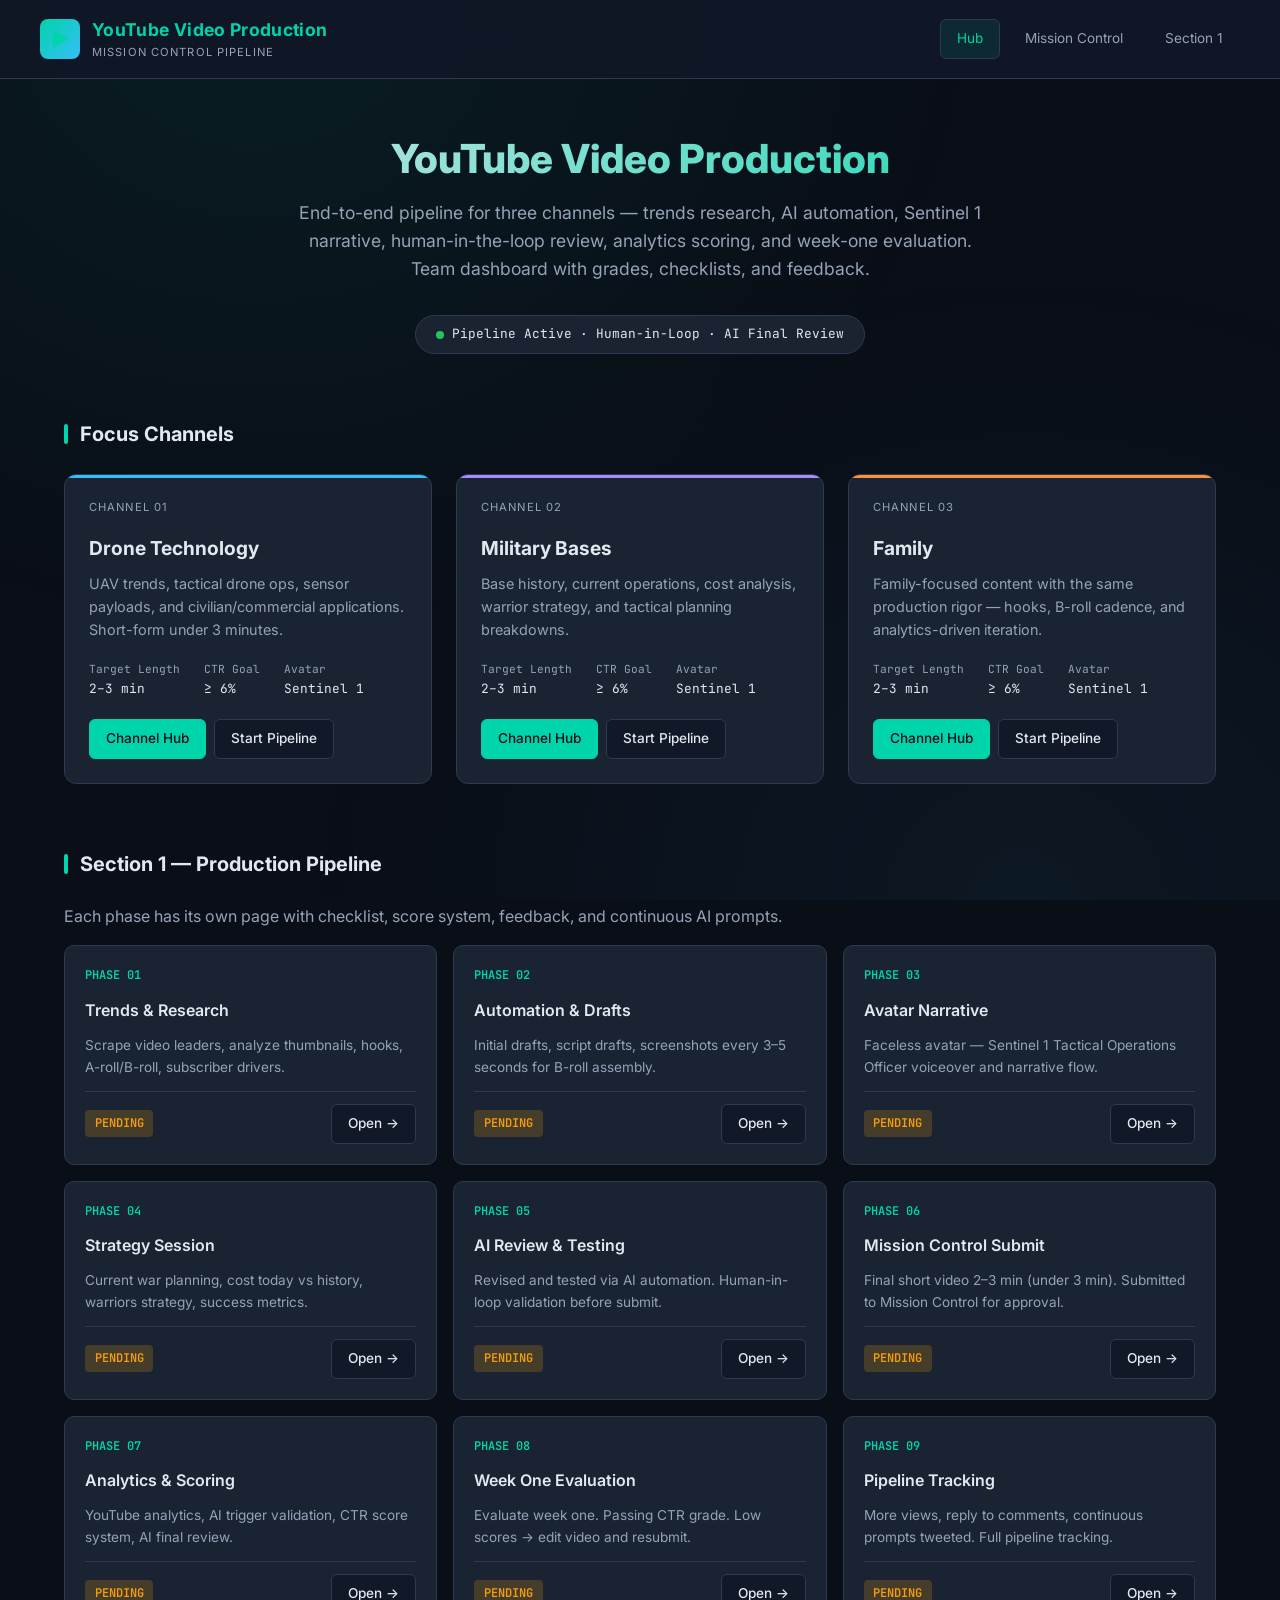
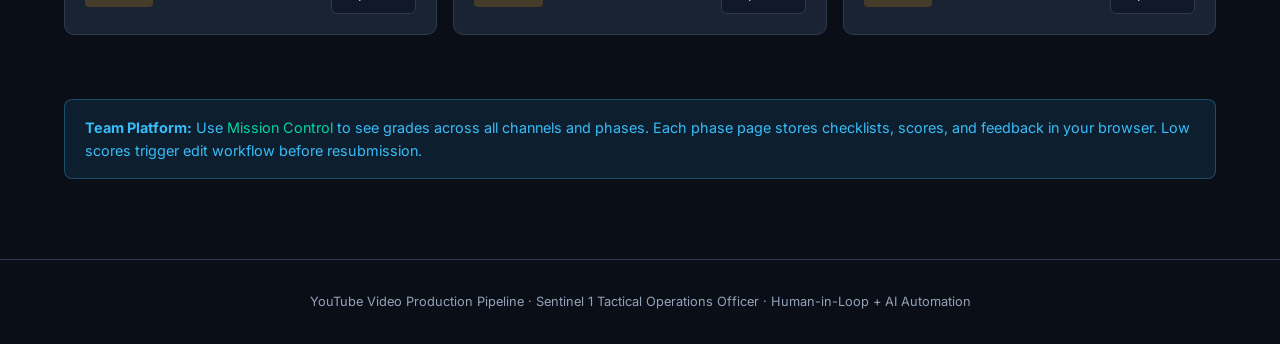
==== index.html @ 5d37a10f "Add YouTube Video Production pipeline hub and Mission Control platform Build a static web platform f" ====
<!DOCTYPE html>
<html lang="en">
<head>
  <meta charset="UTF-8">
  <meta name="viewport" content="width=device-width, initial-scale=1.0">
  <title>YouTube Video Production — Pipeline Hub</title>
  <link rel="preconnect" href="https://fonts.googleapis.com">
  <link rel="preconnect" href="https://fonts.gstatic.com" crossorigin>
  <link href="https://fonts.googleapis.com/css2?family=Inter:wght@400;500;600;700;800&family=JetBrains+Mono:wght@400;600&display=swap" rel="stylesheet">
  <link rel="stylesheet" href="css/styles.css">
</head>
<body>
  <header class="site-header">
    <div class="container header-inner">
      <a href="index.html" class="logo">
        <div class="logo-icon">▶</div>
        <div>
          <h1>YouTube Video Production</h1>
          <span>Mission Control Pipeline</span>
        </div>
      </a>
      <nav class="main-nav">
        <a href="index.html" class="active">Hub</a>
        <a href="mission-control.html">Mission Control</a>
        <a href="phases/01-trends.html">Section 1</a>
      </nav>
    </div>
  </header>

  <main class="container">
    <section class="hero">
      <h2>YouTube Video Production</h2>
      <p class="subtitle">
        End-to-end pipeline for three channels — trends research, AI automation, Sentinel 1 narrative,
        human-in-the-loop review, analytics scoring, and week-one evaluation. Team dashboard with grades, checklists, and feedback.
      </p>
      <div class="status-bar">
        <span class="status-dot"></span>
        Pipeline Active · Human-in-Loop · AI Final Review
      </div>
    </section>

    <section>
      <h3 class="section-title">Focus Channels</h3>
      <div class="channel-grid">
        <article class="channel-card drone">
          <div class="channel-tag">Channel 01</div>
          <h3>Drone Technology</h3>
          <p>UAV trends, tactical drone ops, sensor payloads, and civilian/commercial applications. Short-form under 3 minutes.</p>
          <div class="channel-stats">
            <div><span>Target Length</span>2–3 min</div>
            <div><span>CTR Goal</span>≥ 6%</div>
            <div><span>Avatar</span>Sentinel 1</div>
          </div>
          <div class="channel-links">
            <a href="channels/drone-technology.html" class="btn btn-primary">Channel Hub</a>
            <a href="phases/01-trends.html?channel=drone" class="btn">Start Pipeline</a>
          </div>
        </article>

        <article class="channel-card military">
          <div class="channel-tag">Channel 02</div>
          <h3>Military Bases</h3>
          <p>Base history, current operations, cost analysis, warrior strategy, and tactical planning breakdowns.</p>
          <div class="channel-stats">
            <div><span>Target Length</span>2–3 min</div>
            <div><span>CTR Goal</span>≥ 6%</div>
            <div><span>Avatar</span>Sentinel 1</div>
          </div>
          <div class="channel-links">
            <a href="channels/military-bases.html" class="btn btn-primary">Channel Hub</a>
            <a href="phases/01-trends.html?channel=military" class="btn">Start Pipeline</a>
          </div>
        </article>

        <article class="channel-card family">
          <div class="channel-tag">Channel 03</div>
          <h3>Family</h3>
          <p>Family-focused content with the same production rigor — hooks, B-roll cadence, and analytics-driven iteration.</p>
          <div class="channel-stats">
            <div><span>Target Length</span>2–3 min</div>
            <div><span>CTR Goal</span>≥ 6%</div>
            <div><span>Avatar</span>Sentinel 1</div>
          </div>
          <div class="channel-links">
            <a href="channels/family.html" class="btn btn-primary">Channel Hub</a>
            <a href="phases/01-trends.html?channel=family" class="btn">Start Pipeline</a>
          </div>
        </article>
      </div>
    </section>

    <section>
      <h3 class="section-title">Section 1 — Production Pipeline</h3>
      <p class="text-muted mb-2">Each phase has its own page with checklist, score system, feedback, and continuous AI prompts.</p>
      <div class="pipeline-grid">
        <div class="phase-card">
          <span class="phase-number">PHASE 01</span>
          <h4>Trends & Research</h4>
          <p>Scrape video leaders, analyze thumbnails, hooks, A-roll/B-roll, subscriber drivers.</p>
          <div class="phase-status">
            <span class="grade-badge grade-pending" data-phase="phase-01-trends">PENDING</span>
            <a href="phases/01-trends.html" class="btn">Open →</a>
          </div>
        </div>

        <div class="phase-card">
          <span class="phase-number">PHASE 02</span>
          <h4>Automation & Drafts</h4>
          <p>Initial drafts, script drafts, screenshots every 3–5 seconds for B-roll assembly.</p>
          <div class="phase-status">
            <span class="grade-badge grade-pending">PENDING</span>
            <a href="phases/02-automation.html" class="btn">Open →</a>
          </div>
        </div>

        <div class="phase-card">
          <span class="phase-number">PHASE 03</span>
          <h4>Avatar Narrative</h4>
          <p>Faceless avatar — Sentinel 1 Tactical Operations Officer voiceover and narrative flow.</p>
          <div class="phase-status">
            <span class="grade-badge grade-pending">PENDING</span>
            <a href="phases/03-avatar.html" class="btn">Open →</a>
          </div>
        </div>

        <div class="phase-card">
          <span class="phase-number">PHASE 04</span>
          <h4>Strategy Session</h4>
          <p>Current war planning, cost today vs history, warriors strategy, success metrics.</p>
          <div class="phase-status">
            <span class="grade-badge grade-pending">PENDING</span>
            <a href="phases/04-strategy.html" class="btn">Open →</a>
          </div>
        </div>

        <div class="phase-card">
          <span class="phase-number">PHASE 05</span>
          <h4>AI Review & Testing</h4>
          <p>Revised and tested via AI automation. Human-in-loop validation before submit.</p>
          <div class="phase-status">
            <span class="grade-badge grade-pending">PENDING</span>
            <a href="phases/05-ai-review.html" class="btn">Open →</a>
          </div>
        </div>

        <div class="phase-card">
          <span class="phase-number">PHASE 06</span>
          <h4>Mission Control Submit</h4>
          <p>Final short video 2–3 min (under 3 min). Submitted to Mission Control for approval.</p>
          <div class="phase-status">
            <span class="grade-badge grade-pending">PENDING</span>
            <a href="phases/06-mission-control.html" class="btn">Open →</a>
          </div>
        </div>

        <div class="phase-card">
          <span class="phase-number">PHASE 07</span>
          <h4>Analytics & Scoring</h4>
          <p>YouTube analytics, AI trigger validation, CTR score system, AI final review.</p>
          <div class="phase-status">
            <span class="grade-badge grade-pending">PENDING</span>
            <a href="phases/07-analytics.html" class="btn">Open →</a>
          </div>
        </div>

        <div class="phase-card">
          <span class="phase-number">PHASE 08</span>
          <h4>Week One Evaluation</h4>
          <p>Evaluate week one. Passing CTR grade. Low scores → edit video and resubmit.</p>
          <div class="phase-status">
            <span class="grade-badge grade-pending">PENDING</span>
            <a href="phases/08-week-one.html" class="btn">Open →</a>
          </div>
        </div>

        <div class="phase-card">
          <span class="phase-number">PHASE 09</span>
          <h4>Pipeline Tracking</h4>
          <p>More views, reply to comments, continuous prompts tweeted. Full pipeline tracking.</p>
          <div class="phase-status">
            <span class="grade-badge grade-pending">PENDING</span>
            <a href="phases/09-tracking.html" class="btn">Open →</a>
          </div>
        </div>
      </div>
    </section>

    <section>
      <div class="alert alert-info">
        <strong>Team Platform:</strong> Use <a href="mission-control.html">Mission Control</a> to see grades across all channels and phases.
        Each phase page stores checklists, scores, and feedback in your browser. Low scores trigger edit workflow before resubmission.
      </div>
    </section>
  </main>

  <footer class="site-footer">
    <div class="container">
      YouTube Video Production Pipeline · Sentinel 1 Tactical Operations Officer · Human-in-Loop + AI Automation
    </div>
  </footer>

  <script src="js/pipeline.js"></script>
</body>
</html>
---- css/styles.css ----
:root {
  --bg-dark: #0a0e17;
  --bg-panel: #111827;
  --bg-card: #1a2332;
  --border: #2d3a4f;
  --accent: #00d4aa;
  --accent-dim: #00a88a;
  --warning: #f59e0b;
  --danger: #ef4444;
  --success: #22c55e;
  --text: #e2e8f0;
  --text-muted: #94a3b8;
  --drone: #38bdf8;
  --military: #a78bfa;
  --family: #fb923c;
  --font-mono: "JetBrains Mono", "Fira Code", monospace;
  --font-sans: "Inter", system-ui, sans-serif;
}

* {
  box-sizing: border-box;
  margin: 0;
  padding: 0;
}

body {
  font-family: var(--font-sans);
  background: var(--bg-dark);
  color: var(--text);
  line-height: 1.6;
  min-height: 100vh;
}

body::before {
  content: "";
  position: fixed;
  inset: 0;
  background:
    radial-gradient(ellipse at 20% 0%, rgba(0, 212, 170, 0.08) 0%, transparent 50%),
    radial-gradient(ellipse at 80% 100%, rgba(56, 189, 248, 0.06) 0%, transparent 50%);
  pointer-events: none;
  z-index: -1;
}

a {
  color: var(--accent);
  text-decoration: none;
  transition: color 0.2s;
}

a:hover {
  color: var(--accent-dim);
}

.container {
  max-width: 1200px;
  margin: 0 auto;
  padding: 0 1.5rem;
}

/* Header */
.site-header {
  border-bottom: 1px solid var(--border);
  background: rgba(17, 24, 39, 0.9);
  backdrop-filter: blur(12px);
  position: sticky;
  top: 0;
  z-index: 100;
}

.header-inner {
  display: flex;
  align-items: center;
  justify-content: space-between;
  padding: 1rem 0;
  flex-wrap: wrap;
  gap: 1rem;
}

.logo {
  display: flex;
  align-items: center;
  gap: 0.75rem;
}

.logo-icon {
  width: 40px;
  height: 40px;
  background: linear-gradient(135deg, var(--accent), var(--drone));
  border-radius: 8px;
  display: flex;
  align-items: center;
  justify-content: center;
  font-size: 1.25rem;
}

.logo h1 {
  font-size: 1.1rem;
  font-weight: 700;
  letter-spacing: 0.02em;
}

.logo span {
  display: block;
  font-size: 0.7rem;
  color: var(--text-muted);
  font-weight: 400;
  text-transform: uppercase;
  letter-spacing: 0.1em;
}

nav.main-nav {
  display: flex;
  gap: 0.5rem;
  flex-wrap: wrap;
}

nav.main-nav a {
  padding: 0.5rem 1rem;
  border-radius: 6px;
  font-size: 0.85rem;
  color: var(--text-muted);
  border: 1px solid transparent;
}

nav.main-nav a:hover,
nav.main-nav a.active {
  color: var(--accent);
  background: rgba(0, 212, 170, 0.1);
  border-color: var(--border);
}

/* Hero */
.hero {
  padding: 3rem 0 2rem;
  text-align: center;
}

.hero h2 {
  font-size: 2.5rem;
  font-weight: 800;
  background: linear-gradient(135deg, var(--text) 0%, var(--accent) 100%);
  -webkit-background-clip: text;
  -webkit-text-fill-color: transparent;
  background-clip: text;
  margin-bottom: 0.5rem;
}

.hero .subtitle {
  color: var(--text-muted);
  font-size: 1.1rem;
  max-width: 700px;
  margin: 0 auto 2rem;
}

.status-bar {
  display: inline-flex;
  align-items: center;
  gap: 0.5rem;
  padding: 0.5rem 1.25rem;
  background: var(--bg-card);
  border: 1px solid var(--border);
  border-radius: 999px;
  font-size: 0.8rem;
  font-family: var(--font-mono);
}

.status-dot {
  width: 8px;
  height: 8px;
  border-radius: 50%;
  background: var(--success);
  animation: pulse 2s infinite;
}

@keyframes pulse {
  0%, 100% { opacity: 1; }
  50% { opacity: 0.5; }
}

/* Sections */
section {
  padding: 2rem 0;
}

.section-title {
  font-size: 1.25rem;
  font-weight: 700;
  margin-bottom: 1.5rem;
  display: flex;
  align-items: center;
  gap: 0.75rem;
}

.section-title::before {
  content: "";
  width: 4px;
  height: 1.25rem;
  background: var(--accent);
  border-radius: 2px;
}

/* Channel cards */
.channel-grid {
  display: grid;
  grid-template-columns: repeat(auto-fit, minmax(320px, 1fr));
  gap: 1.5rem;
}

.channel-card {
  background: var(--bg-card);
  border: 1px solid var(--border);
  border-radius: 12px;
  padding: 1.5rem;
  transition: transform 0.2s, border-color 0.2s;
  position: relative;
  overflow: hidden;
}

.channel-card::before {
  content: "";
  position: absolute;
  top: 0;
  left: 0;
  right: 0;
  height: 3px;
}

.channel-card.drone::before { background: var(--drone); }
.channel-card.military::before { background: var(--military); }
.channel-card.family::before { background: var(--family); }

.channel-card:hover {
  transform: translateY(-2px);
  border-color: var(--accent-dim);
}

.channel-card h3 {
  font-size: 1.2rem;
  margin-bottom: 0.5rem;
}

.channel-card .channel-tag {
  font-size: 0.7rem;
  text-transform: uppercase;
  letter-spacing: 0.1em;
  color: var(--text-muted);
  margin-bottom: 1rem;
}

.channel-card p {
  color: var(--text-muted);
  font-size: 0.9rem;
  margin-bottom: 1.25rem;
}

.channel-stats {
  display: flex;
  gap: 1.5rem;
  margin-bottom: 1.25rem;
  font-family: var(--font-mono);
  font-size: 0.8rem;
}

.channel-stats div span {
  display: block;
  color: var(--text-muted);
  font-size: 0.7rem;
}

.channel-links {
  display: flex;
  flex-wrap: wrap;
  gap: 0.5rem;
}

.btn {
  display: inline-flex;
  align-items: center;
  gap: 0.4rem;
  padding: 0.5rem 1rem;
  border-radius: 6px;
  font-size: 0.85rem;
  font-weight: 500;
  border: 1px solid var(--border);
  background: var(--bg-panel);
  color: var(--text);
  cursor: pointer;
  transition: all 0.2s;
}

.btn:hover {
  background: rgba(0, 212, 170, 0.15);
  border-color: var(--accent);
  color: var(--accent);
}

.btn-primary {
  background: var(--accent);
  color: var(--bg-dark);
  border-color: var(--accent);
}

.btn-primary:hover {
  background: var(--accent-dim);
  color: var(--bg-dark);
}

/* Pipeline phases */
.pipeline-grid {
  display: grid;
  grid-template-columns: repeat(auto-fill, minmax(280px, 1fr));
  gap: 1rem;
}

.phase-card {
  background: var(--bg-card);
  border: 1px solid var(--border);
  border-radius: 10px;
  padding: 1.25rem;
  display: flex;
  flex-direction: column;
  gap: 0.75rem;
}

.phase-number {
  font-family: var(--font-mono);
  font-size: 0.75rem;
  color: var(--accent);
  font-weight: 600;
}

.phase-card h4 {
  font-size: 1rem;
  font-weight: 600;
}

.phase-card p {
  font-size: 0.85rem;
  color: var(--text-muted);
  flex: 1;
}

.phase-status {
  display: flex;
  align-items: center;
  justify-content: space-between;
  padding-top: 0.75rem;
  border-top: 1px solid var(--border);
}

.grade-badge {
  font-family: var(--font-mono);
  font-size: 0.75rem;
  padding: 0.25rem 0.6rem;
  border-radius: 4px;
  font-weight: 600;
}

.grade-pass { background: rgba(34, 197, 94, 0.2); color: var(--success); }
.grade-pending { background: rgba(245, 158, 11, 0.2); color: var(--warning); }
.grade-fail { background: rgba(239, 68, 68, 0.2); color: var(--danger); }

/* Phase page layout */
.page-header {
  padding: 2rem 0 1rem;
}

.page-header h2 {
  font-size: 1.75rem;
  margin-bottom: 0.5rem;
}

.breadcrumb {
  font-size: 0.85rem;
  color: var(--text-muted);
  margin-bottom: 1rem;
}

.breadcrumb a {
  color: var(--text-muted);
}

.breadcrumb a:hover {
  color: var(--accent);
}

.phase-layout {
  display: grid;
  grid-template-columns: 1fr 340px;
  gap: 2rem;
  padding-bottom: 3rem;
}

@media (max-width: 900px) {
  .phase-layout {
    grid-template-columns: 1fr;
  }
}

.panel {
  background: var(--bg-card);
  border: 1px solid var(--border);
  border-radius: 10px;
  padding: 1.5rem;
  margin-bottom: 1.5rem;
}

.panel h3 {
  font-size: 1rem;
  margin-bottom: 1rem;
  padding-bottom: 0.75rem;
  border-bottom: 1px solid var(--border);
}

/* Checklist */
.checklist {
  list-style: none;
}

.checklist li {
  display: flex;
  align-items: flex-start;
  gap: 0.75rem;
  padding: 0.75rem 0;
  border-bottom: 1px solid rgba(45, 58, 79, 0.5);
  font-size: 0.9rem;
}

.checklist li:last-child {
  border-bottom: none;
}

.checklist input[type="checkbox"] {
  width: 18px;
  height: 18px;
  accent-color: var(--accent);
  margin-top: 2px;
  flex-shrink: 0;
  cursor: pointer;
}

.checklist label {
  cursor: pointer;
  flex: 1;
}

.checklist li.done label {
  color: var(--text-muted);
  text-decoration: line-through;
}

/* Score system */
.score-grid {
  display: grid;
  grid-template-columns: repeat(2, 1fr);
  gap: 0.75rem;
}

.score-item {
  background: var(--bg-panel);
  border: 1px solid var(--border);
  border-radius: 8px;
  padding: 0.75rem;
}

.score-item label {
  display: block;
  font-size: 0.75rem;
  color: var(--text-muted);
  margin-bottom: 0.25rem;
}

.score-item input,
.score-item select,
.score-item textarea {
  width: 100%;
  background: var(--bg-dark);
  border: 1px solid var(--border);
  border-radius: 4px;
  padding: 0.5rem;
  color: var(--text);
  font-family: var(--font-mono);
  font-size: 0.85rem;
}

.score-item input:focus,
.score-item select:focus,
.score-item textarea:focus {
  outline: none;
  border-color: var(--accent);
}

.total-score {
  text-align: center;
  padding: 1.5rem;
  background: var(--bg-panel);
  border-radius: 8px;
  margin-top: 1rem;
}

.total-score .value {
  font-size: 2.5rem;
  font-weight: 800;
  font-family: var(--font-mono);
}

.total-score.pass .value { color: var(--success); }
.total-score.fail .value { color: var(--danger); }
.total-score.pending .value { color: var(--warning); }

/* Feedback */
.feedback-list {
  max-height: 300px;
  overflow-y: auto;
}

.feedback-item {
  padding: 0.75rem;
  background: var(--bg-panel);
  border-radius: 6px;
  margin-bottom: 0.5rem;
  font-size: 0.85rem;
}

.feedback-item .meta {
  font-size: 0.7rem;
  color: var(--text-muted);
  margin-bottom: 0.25rem;
  font-family: var(--font-mono);
}

.feedback-form {
  display: flex;
  flex-direction: column;
  gap: 0.5rem;
  margin-top: 1rem;
}

.feedback-form input,
.feedback-form textarea {
  background: var(--bg-dark);
  border: 1px solid var(--border);
  border-radius: 6px;
  padding: 0.6rem;
  color: var(--text);
  font-size: 0.85rem;
}

.feedback-form textarea {
  min-height: 80px;
  resize: vertical;
}

/* Prompts / tweets */
.prompt-box {
  background: var(--bg-panel);
  border: 1px dashed var(--border);
  border-radius: 8px;
  padding: 1rem;
  font-family: var(--font-mono);
  font-size: 0.8rem;
  color: var(--text-muted);
  margin-bottom: 0.75rem;
  white-space: pre-wrap;
}

/* Mission Control dashboard */
.dashboard-grid {
  display: grid;
  grid-template-columns: repeat(auto-fit, minmax(250px, 1fr));
  gap: 1rem;
  margin-bottom: 2rem;
}

.metric-card {
  background: var(--bg-card);
  border: 1px solid var(--border);
  border-radius: 10px;
  padding: 1.25rem;
  text-align: center;
}

.metric-card .metric-value {
  font-size: 2rem;
  font-weight: 800;
  font-family: var(--font-mono);
  color: var(--accent);
}

.metric-card .metric-label {
  font-size: 0.8rem;
  color: var(--text-muted);
  margin-top: 0.25rem;
}

.tracking-table {
  width: 100%;
  border-collapse: collapse;
  font-size: 0.85rem;
}

.tracking-table th,
.tracking-table td {
  padding: 0.75rem 1rem;
  text-align: left;
  border-bottom: 1px solid var(--border);
}

.tracking-table th {
  color: var(--text-muted);
  font-weight: 500;
  font-size: 0.75rem;
  text-transform: uppercase;
  letter-spacing: 0.05em;
}

.tracking-table tr:hover td {
  background: rgba(0, 212, 170, 0.05);
}

/* Footer */
.site-footer {
  border-top: 1px solid var(--border);
  padding: 2rem 0;
  margin-top: 2rem;
  text-align: center;
  color: var(--text-muted);
  font-size: 0.8rem;
}

/* Utility */
.text-muted { color: var(--text-muted); }
.text-small { font-size: 0.85rem; }
.mt-1 { margin-top: 0.5rem; }
.mt-2 { margin-top: 1rem; }
.mb-2 { margin-bottom: 1rem; }
.flex { display: flex; }
.gap-1 { gap: 0.5rem; }
.flex-wrap { flex-wrap: wrap; }

.alert {
  padding: 1rem 1.25rem;
  border-radius: 8px;
  font-size: 0.9rem;
  margin-bottom: 1rem;
}

.alert-info {
  background: rgba(56, 189, 248, 0.1);
  border: 1px solid rgba(56, 189, 248, 0.3);
  color: var(--drone);
}

.alert-warning {
  background: rgba(245, 158, 11, 0.1);
  border: 1px solid rgba(245, 158, 11, 0.3);
  color: var(--warning);
}

.alert-success {
  background: rgba(34, 197, 94, 0.1);
  border: 1px solid rgba(34, 197, 94, 0.3);
  color: var(--success);
}
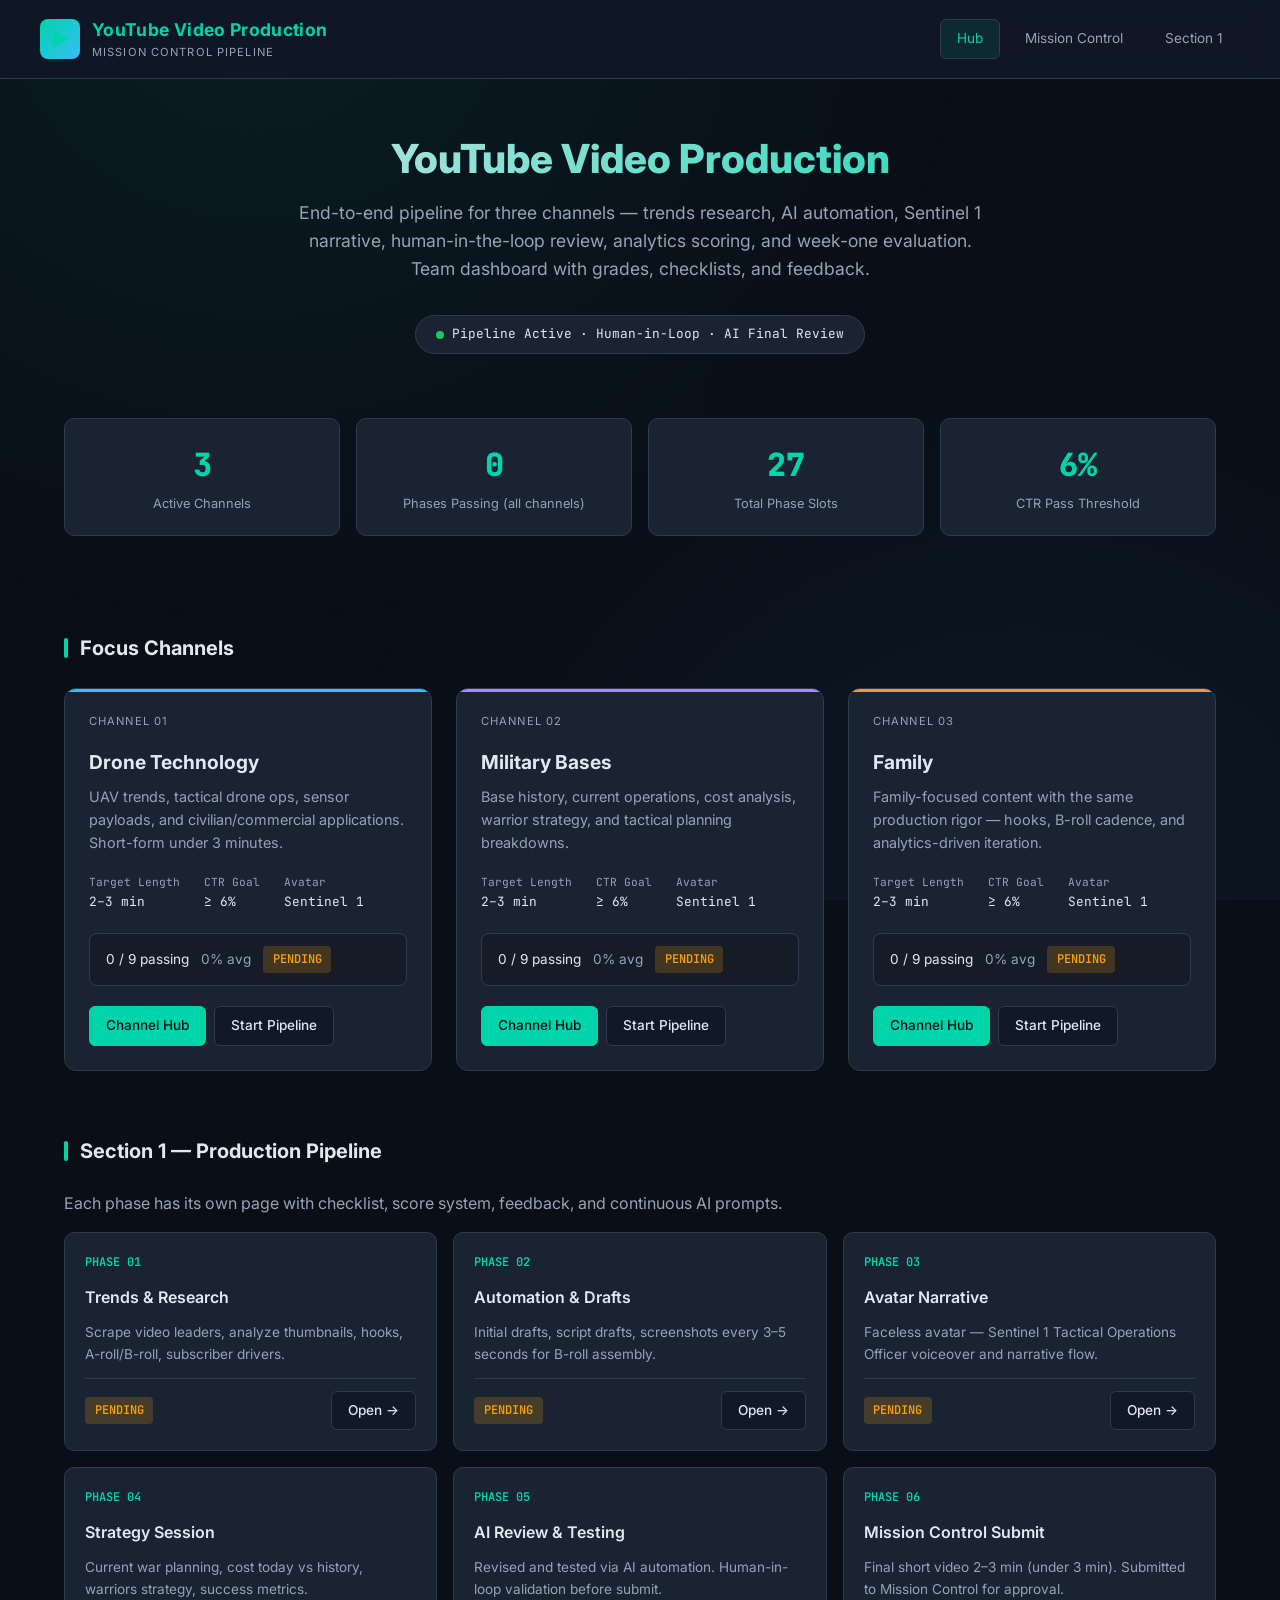
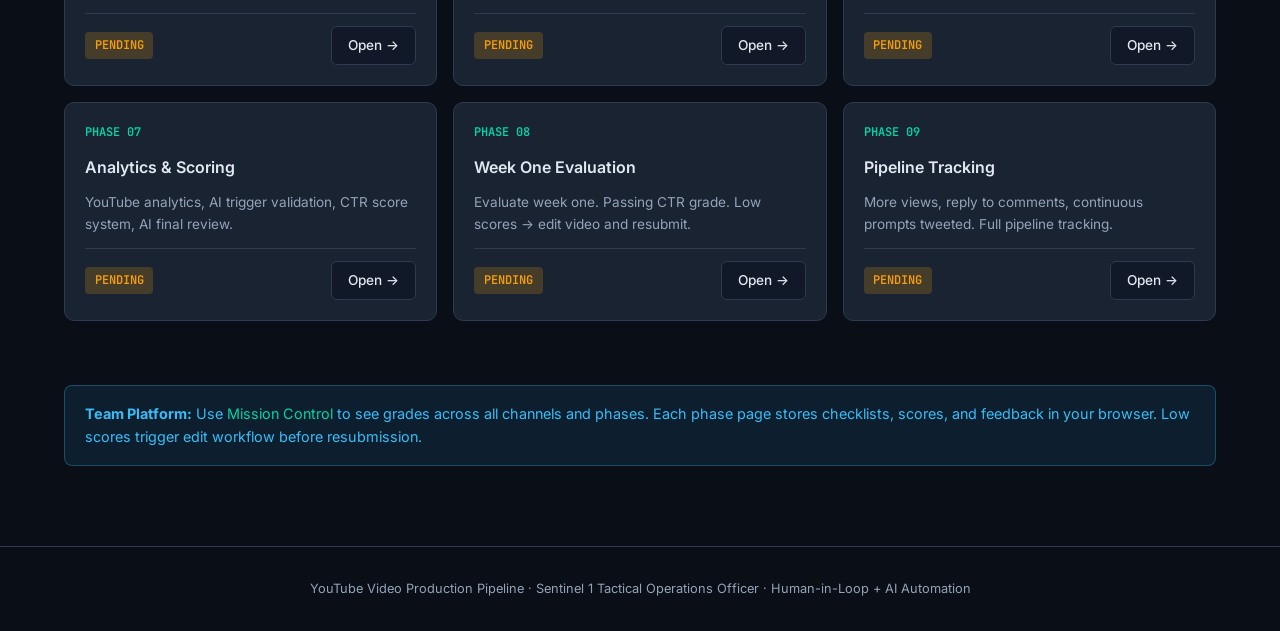
==== commit 07679678: "Update YouTube pipeline hub with per-channel tracking and live grades - Scope phase state in localSt" ====
--- a/index.html
+++ b/index.html
@@ -41,6 +41,27 @@
     </section>
 
     <section>
+      <div class="dashboard-grid">
+        <div class="metric-card">
+          <div class="metric-value" id="hub-channels-active">3</div>
+          <div class="metric-label">Active Channels</div>
+        </div>
+        <div class="metric-card">
+          <div class="metric-value" id="hub-phases-pass">0</div>
+          <div class="metric-label">Phases Passing (all channels)</div>
+        </div>
+        <div class="metric-card">
+          <div class="metric-value" id="hub-phases-total">27</div>
+          <div class="metric-label">Total Phase Slots</div>
+        </div>
+        <div class="metric-card">
+          <div class="metric-value">6%</div>
+          <div class="metric-label">CTR Pass Threshold</div>
+        </div>
+      </div>
+    </section>
+
+    <section>
       <h3 class="section-title">Focus Channels</h3>
       <div class="channel-grid">
         <article class="channel-card drone">
@@ -52,6 +73,11 @@
             <div><span>CTR Goal</span>≥ 6%</div>
             <div><span>Avatar</span>Sentinel 1</div>
           </div>
+          <div class="channel-progress" data-channel-progress="drone">
+            <span class="channel-phase-count text-small">0 / 9 passing</span>
+            <span class="channel-avg-score text-small text-muted">0% avg</span>
+            <span class="grade-badge grade-pending channel-grade-badge">PENDING</span>
+          </div>
           <div class="channel-links">
             <a href="channels/drone-technology.html" class="btn btn-primary">Channel Hub</a>
             <a href="phases/01-trends.html?channel=drone" class="btn">Start Pipeline</a>
@@ -67,6 +93,11 @@
             <div><span>CTR Goal</span>≥ 6%</div>
             <div><span>Avatar</span>Sentinel 1</div>
           </div>
+          <div class="channel-progress" data-channel-progress="military">
+            <span class="channel-phase-count text-small">0 / 9 passing</span>
+            <span class="channel-avg-score text-small text-muted">0% avg</span>
+            <span class="grade-badge grade-pending channel-grade-badge">PENDING</span>
+          </div>
           <div class="channel-links">
             <a href="channels/military-bases.html" class="btn btn-primary">Channel Hub</a>
             <a href="phases/01-trends.html?channel=military" class="btn">Start Pipeline</a>
@@ -82,6 +113,11 @@
             <div><span>CTR Goal</span>≥ 6%</div>
             <div><span>Avatar</span>Sentinel 1</div>
           </div>
+          <div class="channel-progress" data-channel-progress="family">
+            <span class="channel-phase-count text-small">0 / 9 passing</span>
+            <span class="channel-avg-score text-small text-muted">0% avg</span>
+            <span class="grade-badge grade-pending channel-grade-badge">PENDING</span>
+          </div>
           <div class="channel-links">
             <a href="channels/family.html" class="btn btn-primary">Channel Hub</a>
             <a href="phases/01-trends.html?channel=family" class="btn">Start Pipeline</a>
@@ -90,7 +126,7 @@
       </div>
     </section>
 
-    <section>
+    <section id="section-1">
       <h3 class="section-title">Section 1 — Production Pipeline</h3>
       <p class="text-muted mb-2">Each phase has its own page with checklist, score system, feedback, and continuous AI prompts.</p>
       <div class="pipeline-grid">
@@ -109,7 +145,7 @@
           <h4>Automation & Drafts</h4>
           <p>Initial drafts, script drafts, screenshots every 3–5 seconds for B-roll assembly.</p>
           <div class="phase-status">
-            <span class="grade-badge grade-pending">PENDING</span>
+            <span class="grade-badge grade-pending" data-phase="phase-02-automation">PENDING</span>
             <a href="phases/02-automation.html" class="btn">Open →</a>
           </div>
         </div>
@@ -119,7 +155,7 @@
           <h4>Avatar Narrative</h4>
           <p>Faceless avatar — Sentinel 1 Tactical Operations Officer voiceover and narrative flow.</p>
           <div class="phase-status">
-            <span class="grade-badge grade-pending">PENDING</span>
+            <span class="grade-badge grade-pending" data-phase="phase-03-avatar">PENDING</span>
             <a href="phases/03-avatar.html" class="btn">Open →</a>
           </div>
         </div>
@@ -129,7 +165,7 @@
           <h4>Strategy Session</h4>
           <p>Current war planning, cost today vs history, warriors strategy, success metrics.</p>
           <div class="phase-status">
-            <span class="grade-badge grade-pending">PENDING</span>
+            <span class="grade-badge grade-pending" data-phase="phase-04-strategy">PENDING</span>
             <a href="phases/04-strategy.html" class="btn">Open →</a>
           </div>
         </div>
@@ -139,7 +175,7 @@
           <h4>AI Review & Testing</h4>
           <p>Revised and tested via AI automation. Human-in-loop validation before submit.</p>
           <div class="phase-status">
-            <span class="grade-badge grade-pending">PENDING</span>
+            <span class="grade-badge grade-pending" data-phase="phase-05-ai-review">PENDING</span>
             <a href="phases/05-ai-review.html" class="btn">Open →</a>
           </div>
         </div>
@@ -149,7 +185,7 @@
           <h4>Mission Control Submit</h4>
           <p>Final short video 2–3 min (under 3 min). Submitted to Mission Control for approval.</p>
           <div class="phase-status">
-            <span class="grade-badge grade-pending">PENDING</span>
+            <span class="grade-badge grade-pending" data-phase="phase-06-mission-control">PENDING</span>
             <a href="phases/06-mission-control.html" class="btn">Open →</a>
           </div>
         </div>
@@ -159,7 +195,7 @@
           <h4>Analytics & Scoring</h4>
           <p>YouTube analytics, AI trigger validation, CTR score system, AI final review.</p>
           <div class="phase-status">
-            <span class="grade-badge grade-pending">PENDING</span>
+            <span class="grade-badge grade-pending" data-phase="phase-07-analytics">PENDING</span>
             <a href="phases/07-analytics.html" class="btn">Open →</a>
           </div>
         </div>
@@ -169,7 +205,7 @@
           <h4>Week One Evaluation</h4>
           <p>Evaluate week one. Passing CTR grade. Low scores → edit video and resubmit.</p>
           <div class="phase-status">
-            <span class="grade-badge grade-pending">PENDING</span>
+            <span class="grade-badge grade-pending" data-phase="phase-08-week-one">PENDING</span>
             <a href="phases/08-week-one.html" class="btn">Open →</a>
           </div>
         </div>
@@ -179,7 +215,7 @@
           <h4>Pipeline Tracking</h4>
           <p>More views, reply to comments, continuous prompts tweeted. Full pipeline tracking.</p>
           <div class="phase-status">
-            <span class="grade-badge grade-pending">PENDING</span>
+            <span class="grade-badge grade-pending" data-phase="phase-09-tracking">PENDING</span>
             <a href="phases/09-tracking.html" class="btn">Open →</a>
           </div>
         </div>
--- a/css/styles.css
+++ b/css/styles.css
@@ -274,6 +274,56 @@
   gap: 0.5rem;
 }
 
+.channel-progress {
+  display: flex;
+  align-items: center;
+  flex-wrap: wrap;
+  gap: 0.75rem;
+  margin-bottom: 1.25rem;
+  padding: 0.75rem 1rem;
+  background: rgba(0, 0, 0, 0.2);
+  border-radius: 8px;
+  border: 1px solid var(--border);
+}
+
+.channel-select {
+  margin-top: 0.5rem;
+  padding: 0.5rem 0.75rem;
+  background: var(--bg-card);
+  border: 1px solid var(--border);
+  border-radius: 6px;
+  color: var(--text);
+  font-family: var(--font-sans);
+  font-size: 0.9rem;
+  min-width: 220px;
+}
+
+.phase-card .phase-grade-row {
+  display: flex;
+  align-items: center;
+  justify-content: space-between;
+  gap: 0.5rem;
+  margin-top: 0.75rem;
+}
+
+.phase-card .phase-score {
+  font-family: var(--font-mono);
+  font-size: 0.75rem;
+  color: var(--text-muted);
+}
+
+.channel-summary-bar {
+  display: flex;
+  align-items: center;
+  flex-wrap: wrap;
+  gap: 1rem;
+  margin-bottom: 1.5rem;
+  padding: 1rem 1.25rem;
+  background: var(--bg-card);
+  border: 1px solid var(--border);
+  border-radius: 10px;
+}
+
 .btn {
   display: inline-flex;
   align-items: center;
